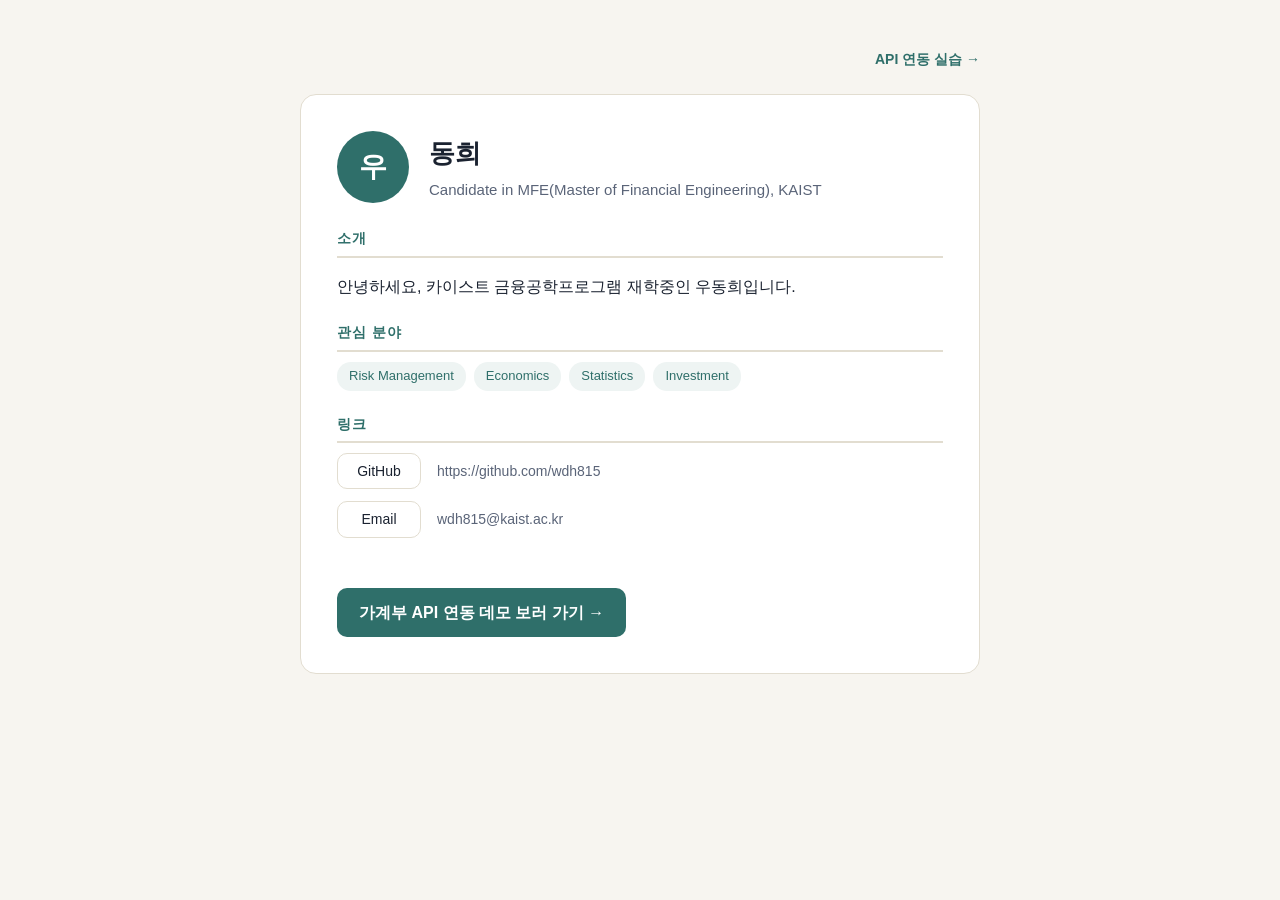
==== expense-frontend/index.html @ a32dbe15 "자기소개 문구 수정" ====
<!DOCTYPE html>
<html lang="ko">
<head>
<meta charset="UTF-8">
<meta name="viewport" content="width=device-width, initial-scale=1.0">
<title>개인 소개</title>
<link rel="stylesheet" href="style.css">
</head>
<body>
<div class="page">
  <nav class="nav">
    <a href="demo.html">API 연동 실습 →</a>
  </nav>

  <div class="profile-card">
    <div class="profile-header">
      <div class="avatar">우</div>
      <div>
        <h1>동희</h1>
        <p class="tagline">Candidate in MFE(Master of Financial Engineering), KAIST </p>
      </div>
    </div>

    <div class="section">
      <h2>소개</h2>
      <p>안녕하세요, 카이스트 금융공학프로그램 재학중인 우동희입니다.</p>
    </div>

    <div class="section">
      <h2>관심 분야</h2>
      <div class="tags">
        <span>Risk Management</span>
        <span>Economics</span>
        <span>Statistics</span>
        <span>Investment</span>
      </div>
    </div>

    <div class="section">
      <h2>링크</h2>
      <div class="links">
        <div class="link-row">
          <a href="https://github.com/wdh815" target="_blank" rel="noopener">GitHub</a>
          <span class="link-url">https://github.com/wdh815</span>
        </div>
        <div class="link-row">
          <a href="mailto:wdh815@kaist.ac.kr">Email</a>
          <span class="link-url">wdh815@kaist.ac.kr</span>
        </div>
      </div>
    </div>

    <a class="cta" href="demo.html">가계부 API 연동 데모 보러 가기 →</a>
  </div>
</div>
</body>
</html>
---- expense-frontend/style.css ----
:root {
  --ink: #1a2230;
  --ink-soft: #5a6478;
  --paper: #f7f5f0;
  --card: #ffffff;
  --line: #e2ddd0;
  --accent: #2f6f6a;
  --accent-2: #b4532a;
  --income: #2f6f6a;
  --expense: #b4532a;
}

* { box-sizing: border-box; }

body {
  margin: 0;
  background: var(--paper);
  color: var(--ink);
  font-family: "Pretendard", -apple-system, BlinkMacSystemFont, "Malgun Gothic",
    "Apple SD Gothic Neo", "Noto Sans KR", sans-serif;
  line-height: 1.6;
}

.page {
  max-width: 720px;
  margin: 0 auto;
  padding: 48px 20px 80px;
}

.nav {
  display: flex;
  justify-content: flex-end;
  gap: 12px;
  margin-bottom: 24px;
  font-size: 14px;
}

.nav a {
  color: var(--accent);
  text-decoration: none;
  font-weight: 600;
}

.nav a:hover { text-decoration: underline; }

/* 개인 소개 페이지 */
.profile-card {
  background: var(--card);
  border: 1px solid var(--line);
  border-radius: 16px;
  padding: 36px;
}

.profile-header {
  display: flex;
  align-items: center;
  gap: 20px;
  margin-bottom: 24px;
}

.avatar {
  width: 72px;
  height: 72px;
  border-radius: 50%;
  background: var(--accent);
  color: #fff;
  display: flex;
  align-items: center;
  justify-content: center;
  font-size: 28px;
  font-weight: 700;
  flex-shrink: 0;
}

.profile-header h1 { margin: 0 0 4px; font-size: 26px; }
.profile-header .tagline { margin: 0; color: var(--ink-soft); font-size: 15px; }

.section { margin: 22px 0; }
.section h2 {
  font-size: 14px;
  letter-spacing: 1px;
  text-transform: uppercase;
  color: var(--accent);
  border-bottom: 2px solid var(--line);
  padding-bottom: 6px;
  margin-bottom: 10px;
}

.tags { display: flex; flex-wrap: wrap; gap: 8px; }
.tags span {
  background: #eef4f3;
  color: var(--accent);
  font-size: 13px;
  padding: 4px 12px;
  border-radius: 14px;
}

.links { display: flex; flex-direction: column; gap: 12px; }
.link-row { display: flex; align-items: center; gap: 16px; }
.link-url { color: var(--ink-soft); font-size: 14px; word-break: break-all; }
.links a {
  color: var(--ink);
  text-decoration: none;
  font-size: 14px;
  border: 1px solid var(--line);
  padding: 6px 14px;
  border-radius: 10px;
  min-width: 84px;
  text-align: center;
}
.links a:hover { border-color: var(--accent); color: var(--accent); }

.cta {
  display: inline-block;
  margin-top: 28px;
  background: var(--accent);
  color: #fff;
  text-decoration: none;
  font-weight: 600;
  padding: 12px 22px;
  border-radius: 10px;
}
.cta:hover { opacity: 0.9; }

/* 데모 페이지 */
h1.demo-title { font-size: 24px; margin-bottom: 4px; }
.subtitle { color: var(--ink-soft); font-size: 14px; margin-top: 0; margin-bottom: 28px; }

.card {
  background: var(--card);
  border: 1px solid var(--line);
  border-radius: 14px;
  padding: 24px;
  margin-bottom: 24px;
}

.card h2 { font-size: 16px; margin: 0 0 16px; }

form.tx-form {
  display: grid;
  grid-template-columns: 1fr 1fr;
  gap: 12px;
}

form.tx-form .full { grid-column: 1 / -1; }

label { font-size: 13px; color: var(--ink-soft); display: block; margin-bottom: 4px; }

input, select {
  width: 100%;
  padding: 9px 10px;
  border: 1px solid var(--line);
  border-radius: 8px;
  font-size: 14px;
  background: #fff;
  color: var(--ink);
}

button {
  cursor: pointer;
  border: none;
  border-radius: 8px;
  padding: 10px 18px;
  font-size: 14px;
  font-weight: 600;
}

.submit-btn {
  grid-column: 1 / -1;
  background: var(--accent);
  color: #fff;
  margin-top: 4px;
}
.submit-btn:hover { opacity: 0.9; }

.list-header {
  display: flex;
  justify-content: space-between;
  align-items: center;
}

.refresh-btn {
  background: #eee;
  color: var(--ink);
}
.refresh-btn:hover { background: #e2ddd0; }

ul.tx-list { list-style: none; padding: 0; margin: 16px 0 0; }

ul.tx-list li.item {
  display: flex;
  align-items: center;
  gap: 12px;
  padding: 10px 4px;
  border-bottom: 1px solid var(--line);
  font-size: 14px;
}

ul.tx-list li.empty {
  color: var(--ink-soft);
  padding: 12px 4px;
  font-size: 14px;
}

.item .category { flex: 1; font-weight: 600; }
.item .date { color: var(--ink-soft); font-size: 13px; }
.item.income .amount { color: var(--income); font-weight: 700; }
.item.expense .amount { color: var(--expense); font-weight: 700; }

.delete-btn {
  background: transparent;
  color: var(--ink-soft);
  border: 1px solid var(--line);
  padding: 4px 10px;
  font-size: 12px;
}
.delete-btn:hover { color: var(--expense); border-color: var(--expense); }

.status {
  font-size: 13px;
  margin-top: 12px;
  min-height: 18px;
}
.status.error { color: var(--expense); }
.status.ok { color: var(--income); }

.api-note {
  font-size: 12px;
  color: var(--ink-soft);
  background: #eef4f3;
  border-radius: 8px;
  padding: 10px 14px;
  margin-bottom: 20px;
}
.api-note code { background: #fff; padding: 1px 5px; border-radius: 4px; }
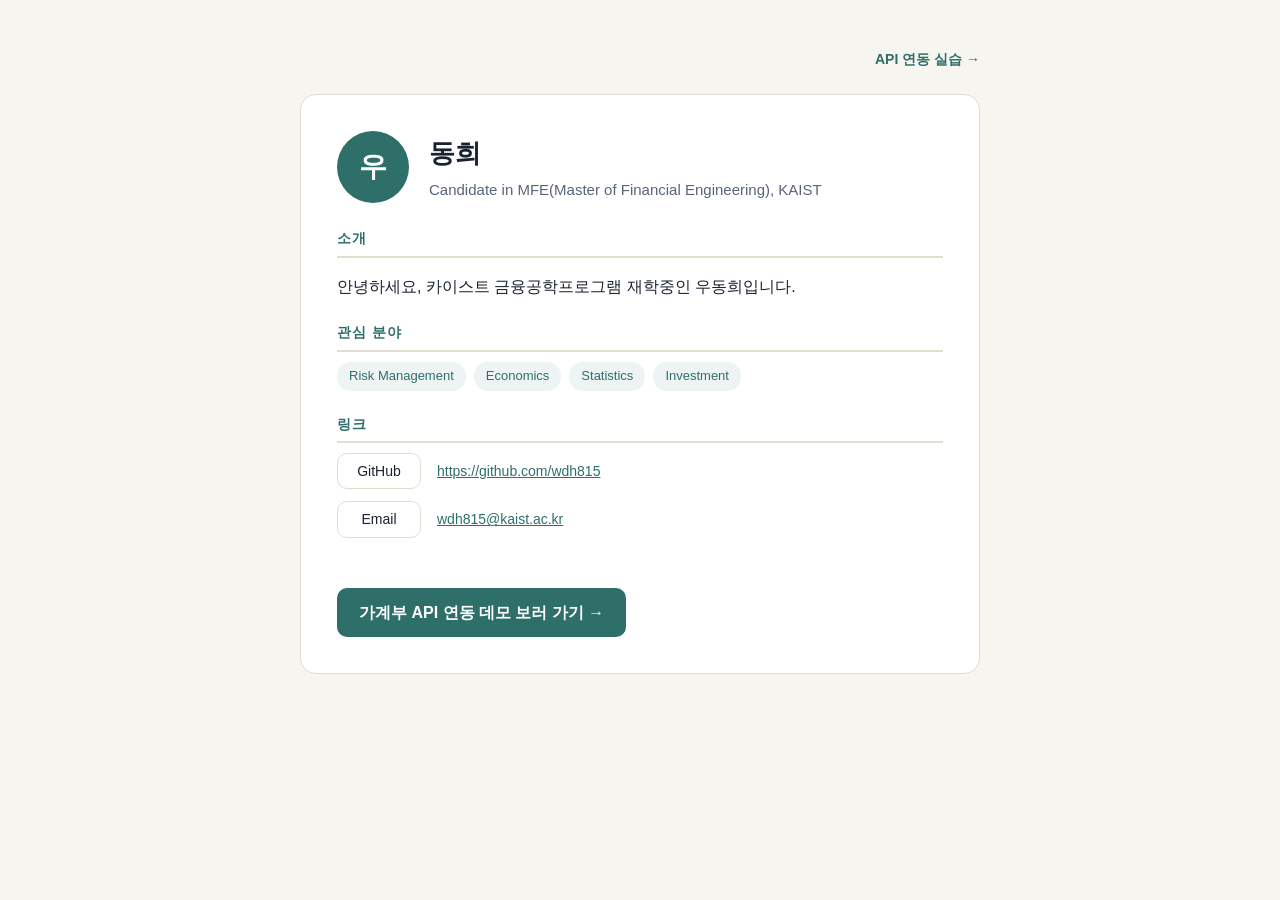
==== commit d9ec8142: "링크 주소를 하이퍼링크로 변경, 소개 문구 수정 반영 Co-Authored-By: Claude Sonnet 5 <noreply@anthropic.com>" ====
--- a/expense-frontend/index.html
+++ b/expense-frontend/index.html
@@ -41,11 +41,11 @@
       <div class="links">
         <div class="link-row">
           <a href="https://github.com/wdh815" target="_blank" rel="noopener">GitHub</a>
-          <span class="link-url">https://github.com/wdh815</span>
+          <a class="link-url" href="https://github.com/wdh815" target="_blank" rel="noopener">https://github.com/wdh815</a>
         </div>
         <div class="link-row">
           <a href="mailto:wdh815@kaist.ac.kr">Email</a>
-          <span class="link-url">wdh815@kaist.ac.kr</span>
+          <a class="link-url" href="mailto:wdh815@kaist.ac.kr">wdh815@kaist.ac.kr</a>
         </div>
       </div>
     </div>
--- a/expense-frontend/style.css
+++ b/expense-frontend/style.css
@@ -97,7 +97,6 @@
 
 .links { display: flex; flex-direction: column; gap: 12px; }
 .link-row { display: flex; align-items: center; gap: 16px; }
-.link-url { color: var(--ink-soft); font-size: 14px; word-break: break-all; }
 .links a {
   color: var(--ink);
   text-decoration: none;
@@ -109,6 +108,16 @@
   text-align: center;
 }
 .links a:hover { border-color: var(--accent); color: var(--accent); }
+.links a.link-url {
+  color: var(--accent);
+  border: none;
+  padding: 0;
+  min-width: 0;
+  text-align: left;
+  text-decoration: underline;
+  word-break: break-all;
+}
+.links a.link-url:hover { opacity: 0.8; }
 
 .cta {
   display: inline-block;
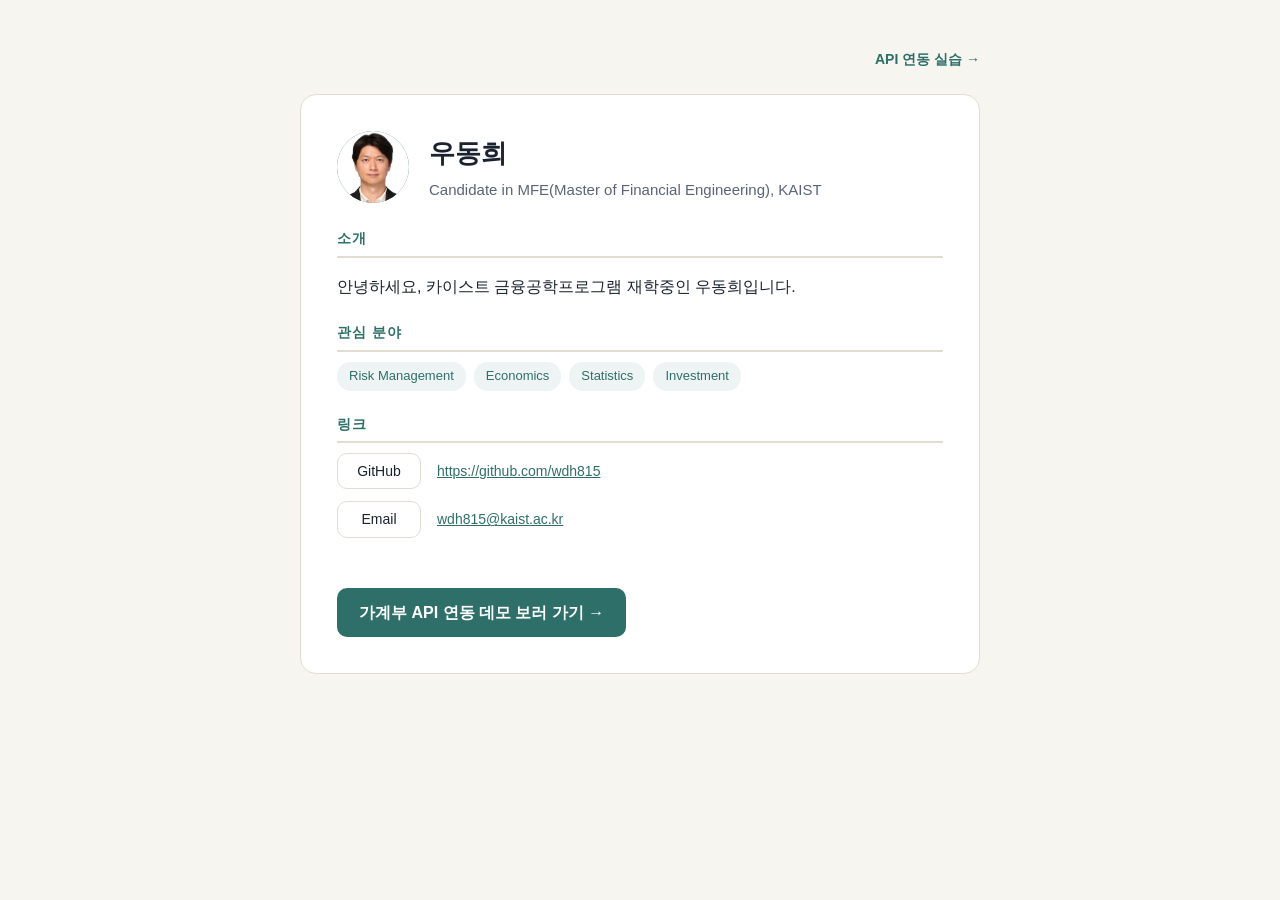
==== commit 0c8810fe: "프로필 사진 추가 및 이름을 우동희로 변경 Co-Authored-By: Claude Sonnet 5 <noreply@anthropic.com>" ====
--- a/expense-frontend/index.html
+++ b/expense-frontend/index.html
@@ -14,9 +14,9 @@
 
   <div class="profile-card">
     <div class="profile-header">
-      <div class="avatar">우</div>
+      <img class="avatar" src="profile.jpg" alt="우동희 프로필 사진">
       <div>
-        <h1>동희</h1>
+        <h1>우동희</h1>
         <p class="tagline">Candidate in MFE(Master of Financial Engineering), KAIST </p>
       </div>
     </div>
--- a/expense-frontend/style.css
+++ b/expense-frontend/style.css
@@ -70,6 +70,8 @@
   font-size: 28px;
   font-weight: 700;
   flex-shrink: 0;
+  object-fit: cover;
+  object-position: center 20%;
 }
 
 .profile-header h1 { margin: 0 0 4px; font-size: 26px; }
@@ -212,6 +214,13 @@
 }
 
 .item .category { flex: 1; font-weight: 600; }
+.item .description {
+  display: block;
+  font-weight: 400;
+  font-size: 12px;
+  color: var(--ink-soft);
+  margin-top: 2px;
+}
 .item .date { color: var(--ink-soft); font-size: 13px; }
 .item.income .amount { color: var(--income); font-weight: 700; }
 .item.expense .amount { color: var(--expense); font-weight: 700; }
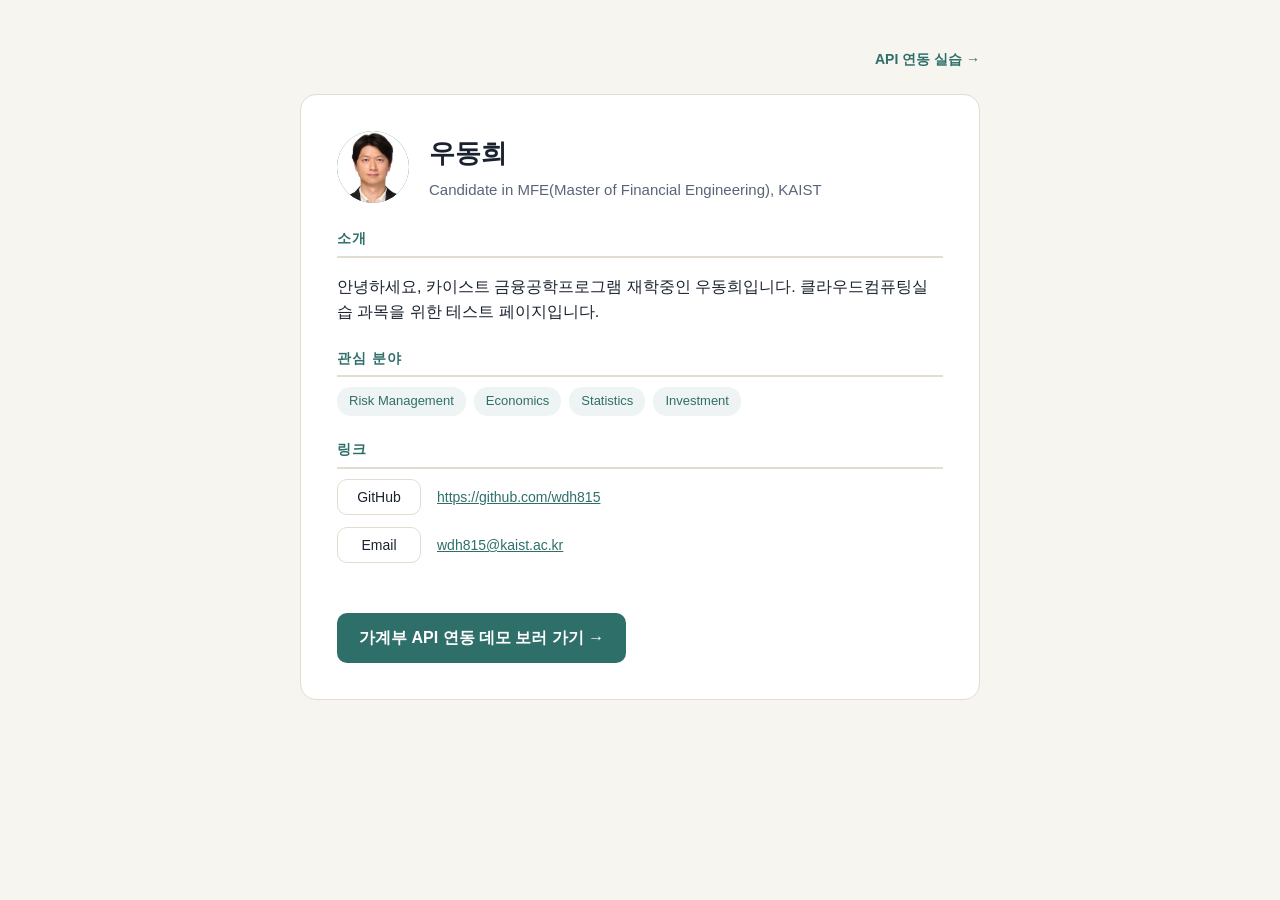
==== commit 25a2e9d8: "자기소개 문구 수정" ====
--- a/expense-frontend/index.html
+++ b/expense-frontend/index.html
@@ -23,7 +23,7 @@
 
     <div class="section">
       <h2>소개</h2>
-      <p>안녕하세요, 카이스트 금융공학프로그램 재학중인 우동희입니다.</p>
+      <p>안녕하세요, 카이스트 금융공학프로그램 재학중인 우동희입니다. 클라우드컴퓨팅실습 과목을 위한 테스트 페이지입니다.</p>
     </div>
 
     <div class="section">
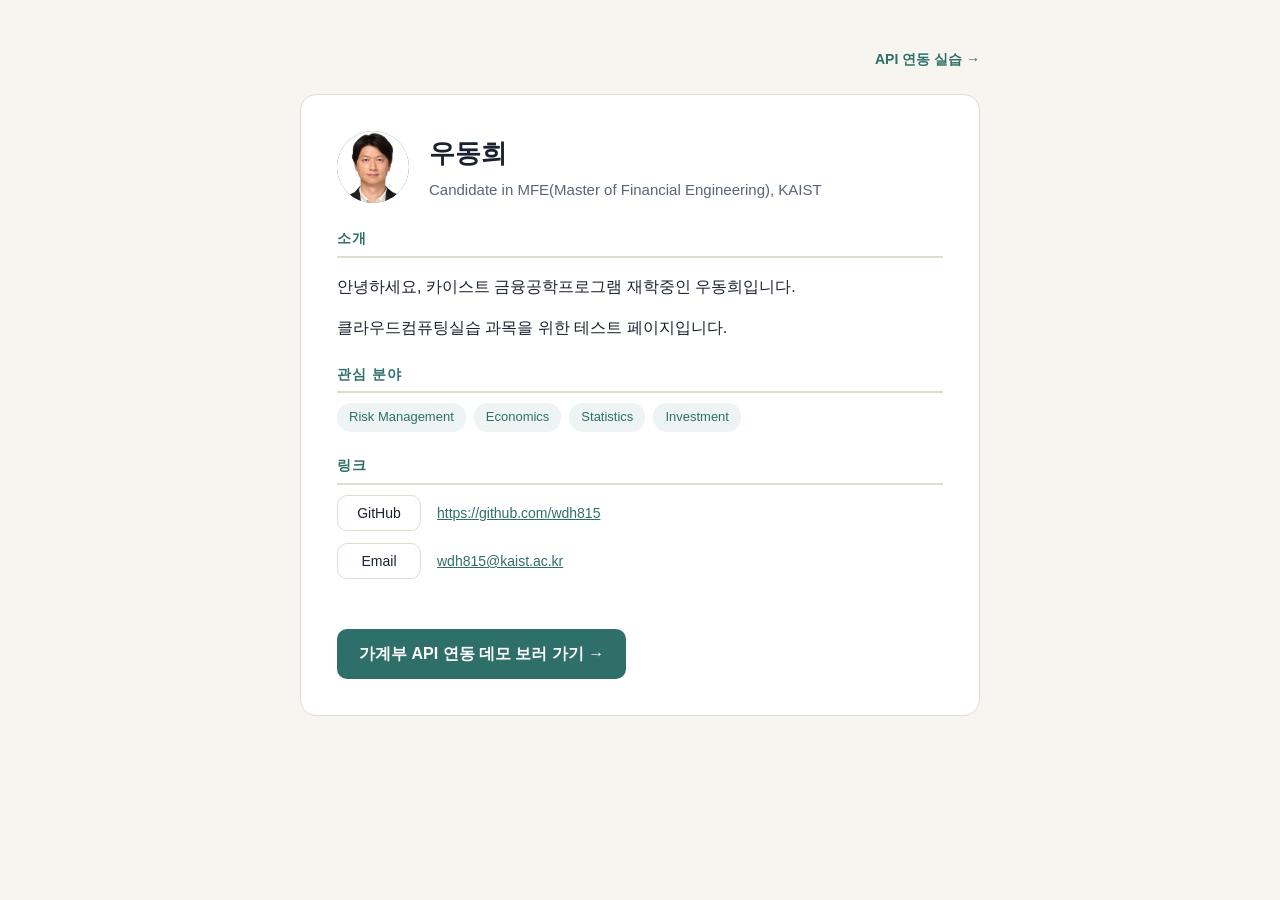
==== commit 642073f3: "자기소개 문구 수정" ====
--- a/expense-frontend/index.html
+++ b/expense-frontend/index.html
@@ -23,7 +23,8 @@
 
     <div class="section">
       <h2>소개</h2>
-      <p>안녕하세요, 카이스트 금융공학프로그램 재학중인 우동희입니다. 클라우드컴퓨팅실습 과목을 위한 테스트 페이지입니다.</p>
+      <p>안녕하세요, 카이스트 금융공학프로그램 재학중인 우동희입니다.</p> 
+      <p>클라우드컴퓨팅실습 과목을 위한 테스트 페이지입니다.</p>
     </div>
 
     <div class="section">
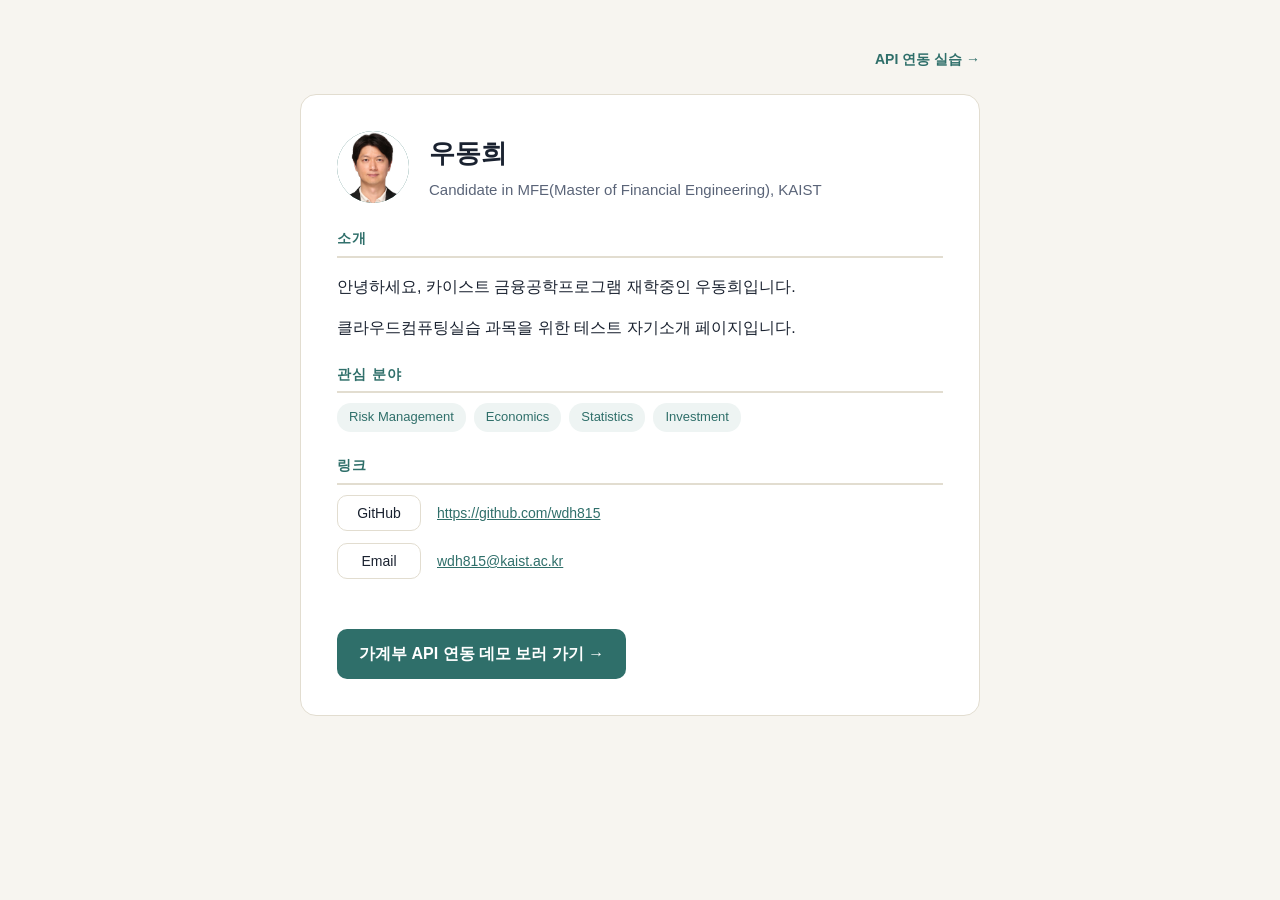
==== commit dbd810c8: "자기소개 문구 수정" ====
--- a/expense-frontend/index.html
+++ b/expense-frontend/index.html
@@ -24,7 +24,7 @@
     <div class="section">
       <h2>소개</h2>
       <p>안녕하세요, 카이스트 금융공학프로그램 재학중인 우동희입니다.</p> 
-      <p>클라우드컴퓨팅실습 과목을 위한 테스트 페이지입니다.</p>
+      <p>클라우드컴퓨팅실습 과목을 위한 테스트 자기소개 페이지입니다.</p>
     </div>
 
     <div class="section">
